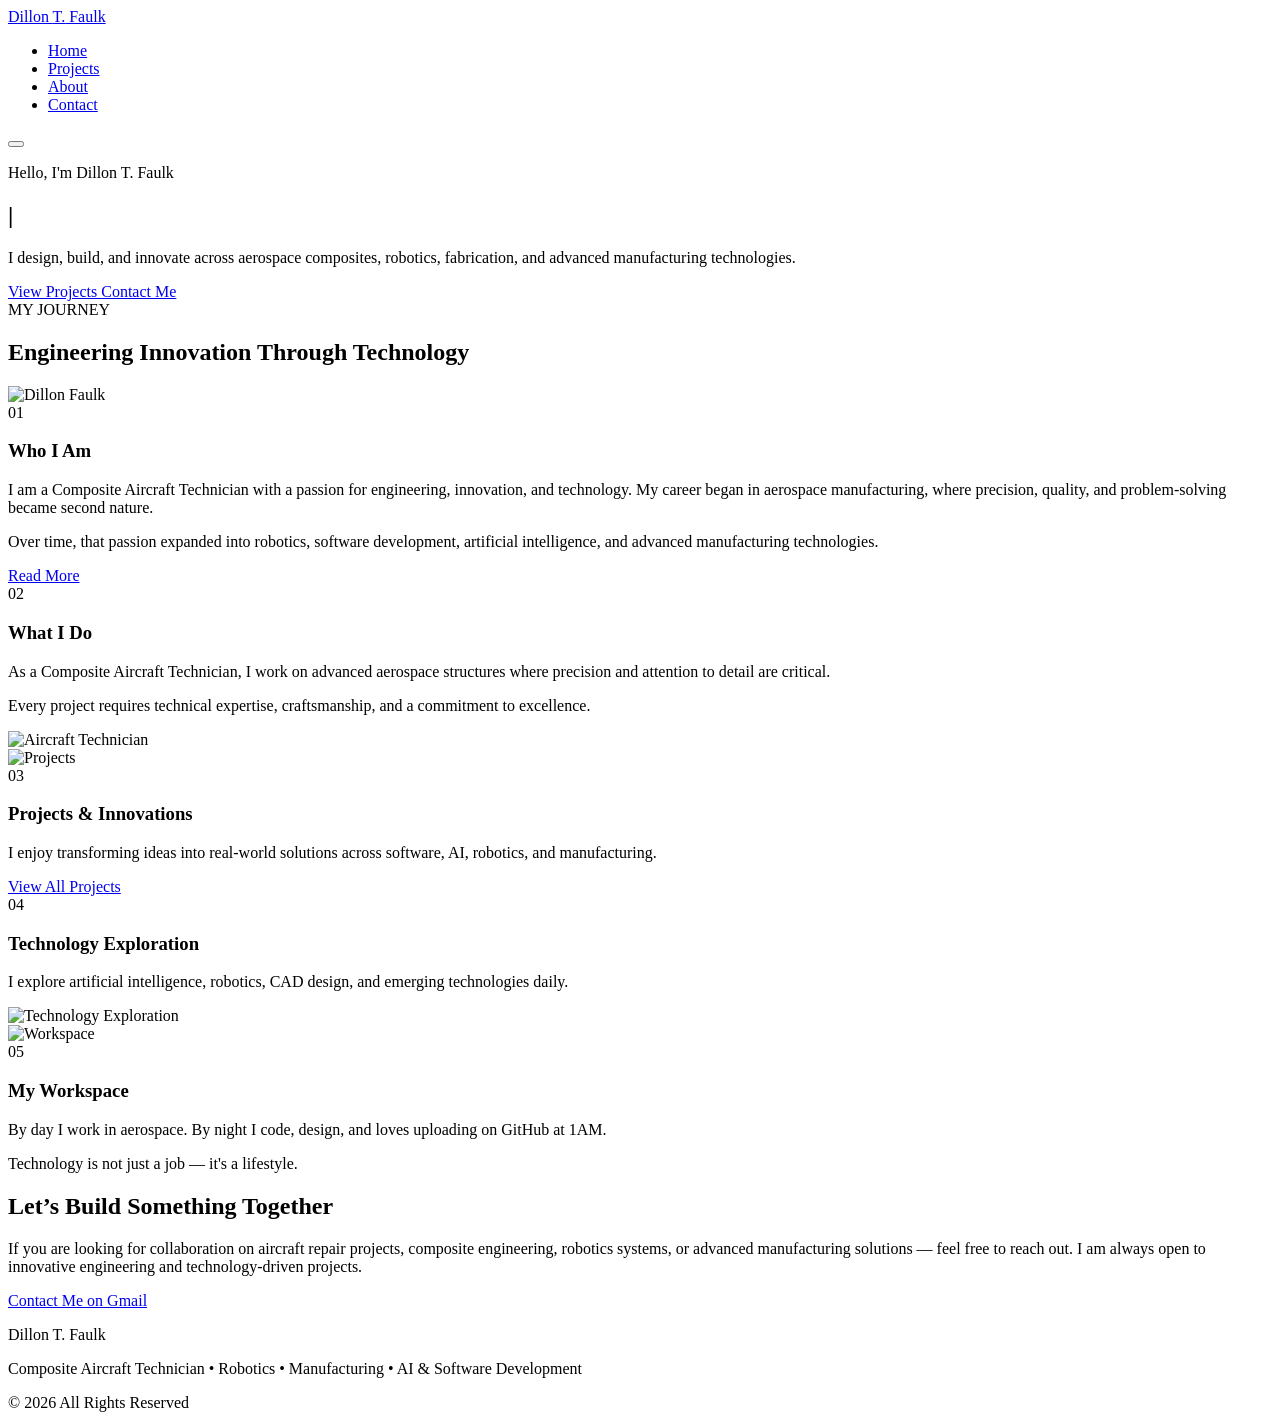
==== index.html @ cfc7a7a3 "Add files via upload" ====
<!DOCTYPE html>
<html lang="en">
<head>
    <meta charset="UTF-8">
    <meta name="viewport" content="width=device-width, initial-scale=1.0">
    <title>Dillon T. Faulk</title>

    <!-- Google Font -->
    <link href="https://fonts.googleapis.com/css2?family=Inter:wght@400;500;600;700;800&display=swap" rel="stylesheet">

    <!-- External CSS -->
    <link rel="stylesheet" href="style.css">
</head>
<body>

    <header class="header" id="header">
        <div class="container">
            <nav class="navbar">

                <!-- Logo -->
                <a href="#" class="logo">
                    Dillon <span>T.</span> Faulk
                </a>

                <!-- Navigation -->
                <ul class="nav-menu" id="navMenu">
                    <li><a href="index.html" class="nav-link active">Home</a></li>
                    <li><a href="projects/project.html" class="nav-link">Projects</a></li>
                    <li><a href="about/about.html" class="nav-link">About</a></li>
                    <li><a href="Contact/contact.html" class="nav-link">Contact</a></li>
                </ul>

                <!-- Mobile Menu Button -->
                <button
                    class="hamburger"
                    id="hamburger"
                    aria-label="Toggle Navigation"
                    aria-expanded="false">

                    <span class="bar"></span>
                    <span class="bar"></span>
                    <span class="bar"></span>

                </button>

            </nav>
        </div>
    </header>

    <script src="script.js"></script>

</body>
</html>


<!--- hero_section -->

<!DOCTYPE html>
<html lang="en">
<head>
    <meta charset="UTF-8">
    <meta name="viewport" content="width=device-width, initial-scale=1.0">
    <title>Dillon T. Faulk</title>

    <link href="https://fonts.googleapis.com/css2?family=Inter:wght@400;500;600;700;800&display=swap" rel="stylesheet">

    <link rel="stylesheet" href="style.css">
</head>
<body>

<section class="hero">
    <div class="hero-bg"></div>

    <div class="container">
        <div class="hero-content">

            <p class="hero-intro">
                Hello, I'm Dillon T. Faulk
            </p>

            <h1 class="hero-title">
                <span id="typewriter"></span>
                <span class="cursor">|</span>
            </h1>

            <p class="hero-description">
                I design, build, and innovate across aerospace composites,
                robotics, fabrication, and advanced manufacturing technologies.
            </p>

            <div class="hero-buttons">
                <a href="Projects/project.html" class="btn btn-primary">
                    View Projects
                </a>

                <a href="Contact/contact.html" class="btn btn-secondary">
                    Contact Me
                </a>
            </div>

        </div>
    </div>
</section>

<script src="script.js"></script>

</body>
</html>


<!DOCTYPE html>
<html lang="en">

<head>
    <meta charset="UTF-8">
    <meta name="viewport" content="width=device-width, initial-scale=1.0">
    <title>My Journey</title>

    <link rel="stylesheet" href="style.css">
</head>

<body>

<!-- =========================
     JOURNEY SECTION
========================= -->

<section class="journey-section">

    <div class="section-heading reveal">
        <span>MY JOURNEY</span>
        <h2>Engineering Innovation Through Technology</h2>
    </div>
<!-- SECTION 1 -->
<div class="journey-card reveal">
    <div class="journey-image">
        <img src="image1.jpg" alt="Dillon Faulk">
    </div>

    <div class="journey-content">
        <span class="card-tag">01</span>
        <h3>Who I Am</h3>

        <p>
            I am a Composite Aircraft Technician with a passion for engineering,
            innovation, and technology. My career began in aerospace manufacturing,
            where precision, quality, and problem-solving became second nature.
        </p>

        <p>
            Over time, that passion expanded into robotics, software development,
            artificial intelligence, and advanced manufacturing technologies.
        </p>

        <!-- READ MORE LINK -->
        <a href="../about/about.html" class="read-more-btn">
            Read More
        </a>
    </div>
</div>

    <!-- SECTION 2 -->
    <div class="journey-card reverse reveal">

        <div class="journey-content">
            <span class="card-tag">02</span>
            <h3>What I Do</h3>

            <p>
                As a Composite Aircraft Technician, I work on advanced aerospace
                structures where precision and attention to detail are critical.
            </p>

            <p>
                Every project requires technical expertise, craftsmanship, and a
                commitment to excellence.
            </p>
        </div>

        <div class="journey-image">
            <img src="image2.jpg" alt="Aircraft Technician">
        </div>

    </div>

    <!-- SECTION 3 -->
    <div class="journey-card reveal">

        <div class="journey-image">
            <img src="image3.png" alt="Projects">
        </div>

        <div class="journey-content">
            <span class="card-tag">03</span>
            <h3>Projects & Innovations</h3>

            <p>
                I enjoy transforming ideas into real-world solutions across software,
                AI, robotics, and manufacturing.
            </p>

            <a href="../projects/project.html" class="journey-btn">
                View All Projects
            </a>
        </div>

    </div>

    <!-- SECTION 4 -->
    <div class="journey-card reverse reveal">

        <div class="journey-content">
            <span class="card-tag">04</span>
            <h3>Technology Exploration</h3>

            <p>
                I explore artificial intelligence, robotics, CAD design,
                and emerging technologies daily.
            </p>
        </div>

        <div class="journey-image">
            <img src="image4.jpg" alt="Technology Exploration">
        </div>

    </div>

    <!-- SECTION 5 -->
    <div class="journey-card reveal">

        <div class="journey-image">
            <img src="image5.jpg" alt="Workspace">
        </div>

        <div class="journey-content">
            <span class="card-tag">05</span>
            <h3>My Workspace</h3>

            <p>
                By day I work in aerospace. By night I code, design, and loves uploading on GitHub at 1AM.
            </p>

            <p>
                Technology is not just a job — it's a lifestyle.
            </p>
        </div>

    </div>

</section>

<!-- =========================
     SCRIPTS
========================= -->

<script src="script.js"></script>

</body>
</html>




<section class="contact-section reveal">

    <h2>Let’s Build Something Together</h2>

    <p>
        If you are looking for collaboration on aircraft repair projects, composite engineering,
        robotics systems, or advanced manufacturing solutions — feel free to reach out.
        I am always open to innovative engineering and technology-driven projects.
    </p>

    <a href="mailto:example@gmail.com" class="contact-btn">
        Contact Me on Gmail
    </a>

</section>


<footer class="site-footer reveal">

    <p class="footer-brand">Dillon T. Faulk</p>

    <p class="footer-text">
        Composite Aircraft Technician • Robotics • Manufacturing • AI & Software Development
    </p>

    <p class="footer-copy">
        © 2026 All Rights Reserved
    </p>

</footer>
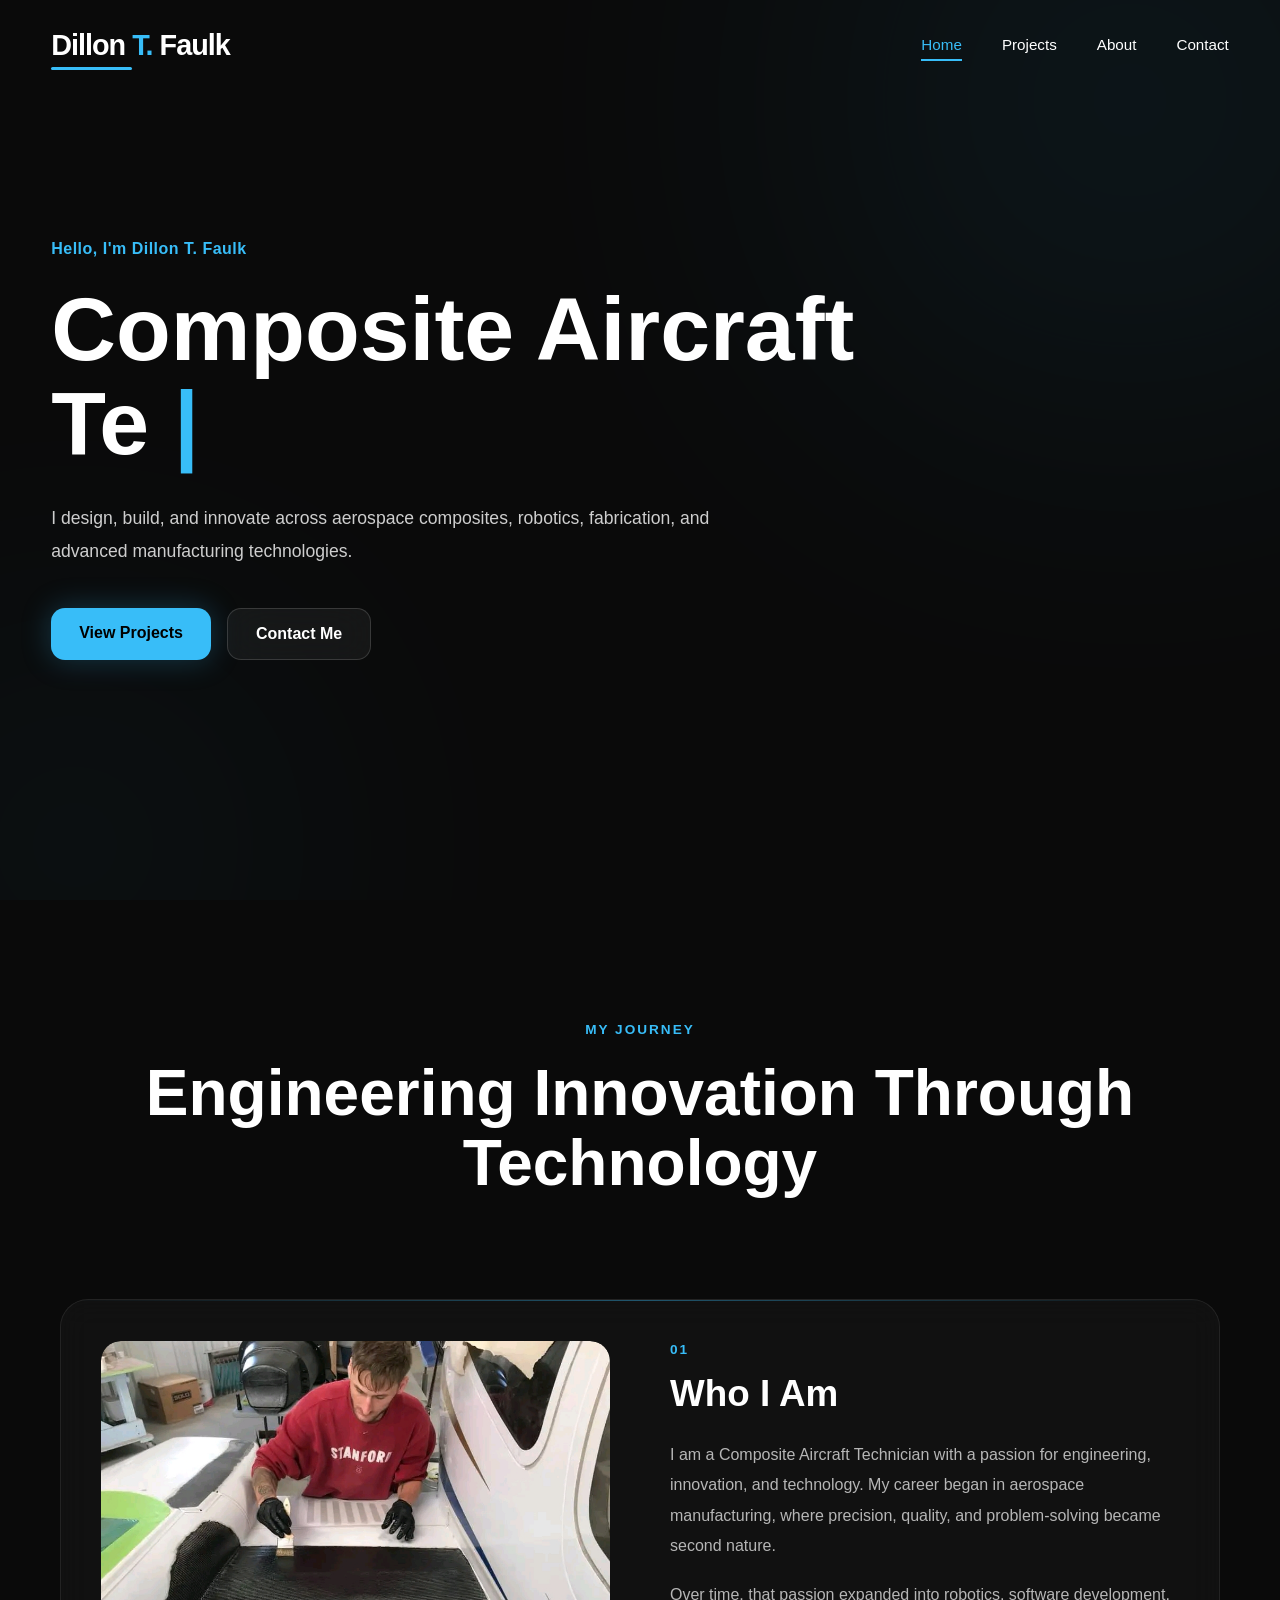
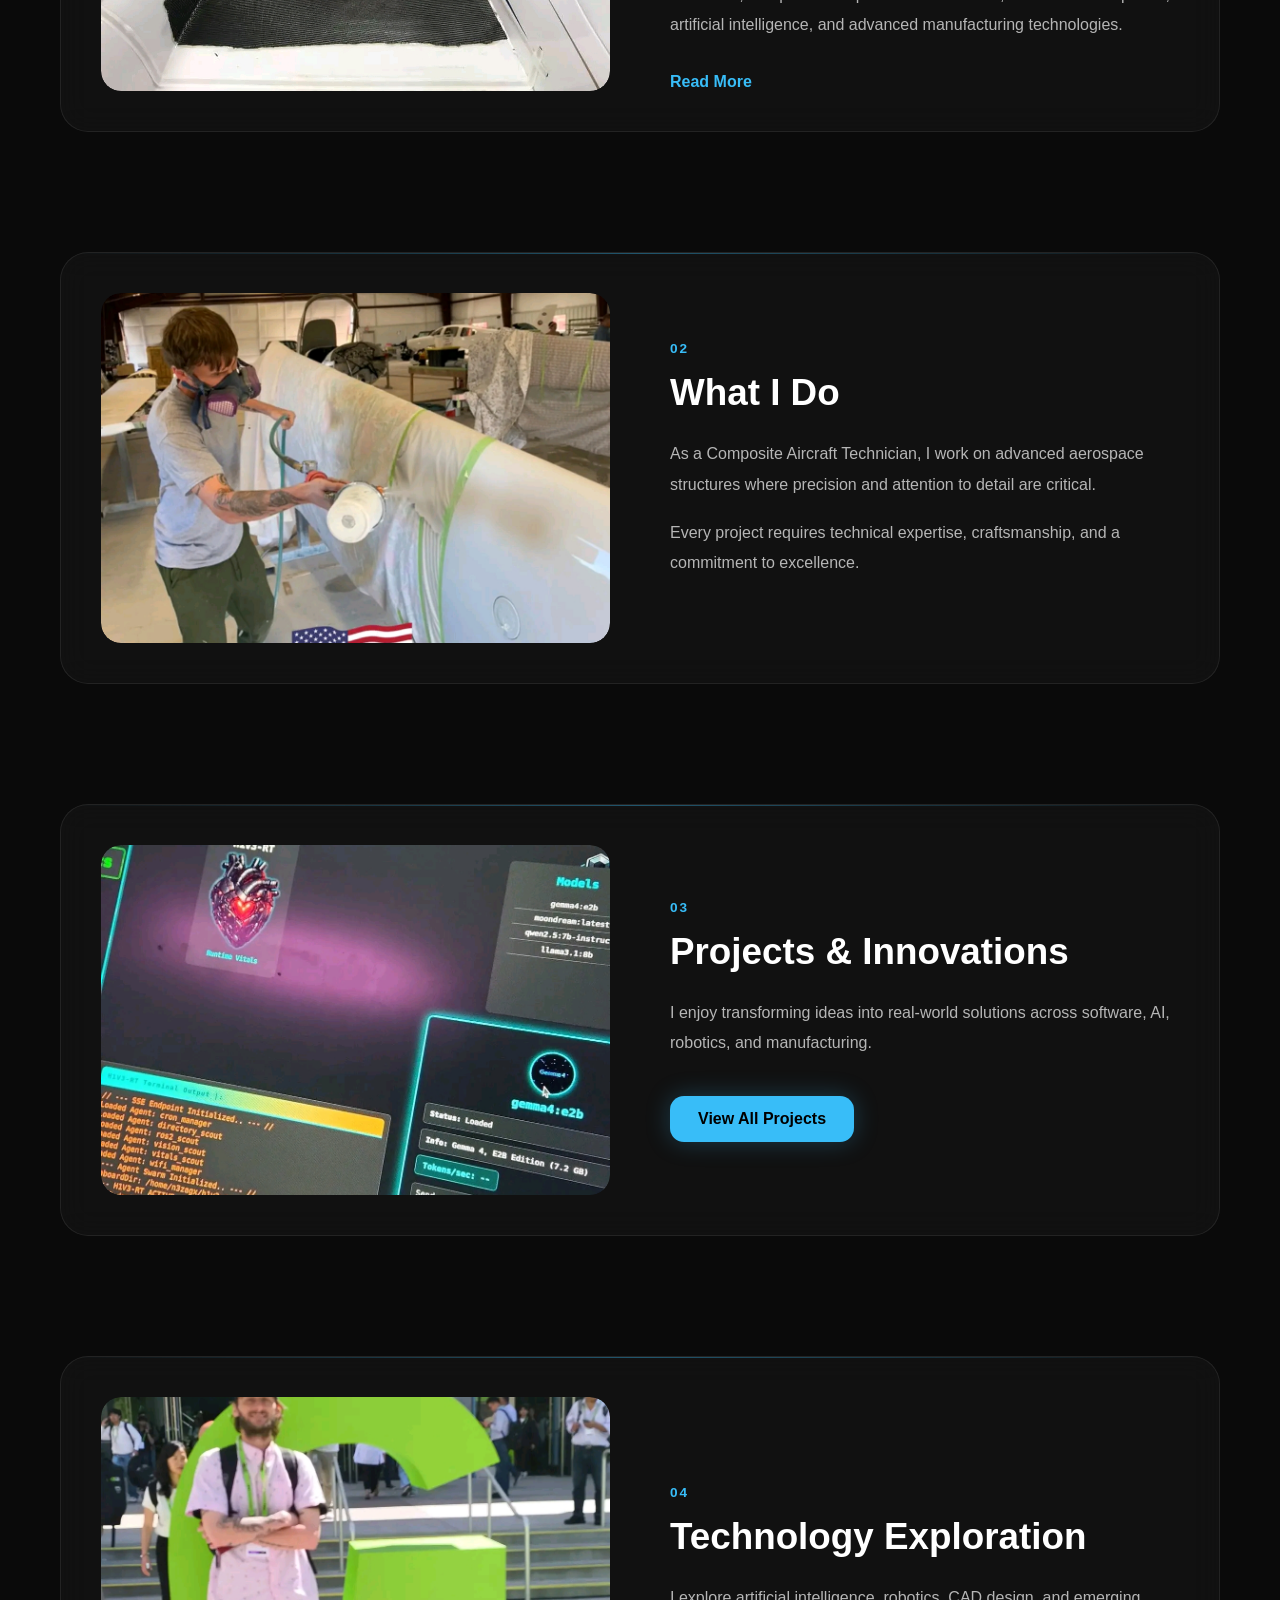
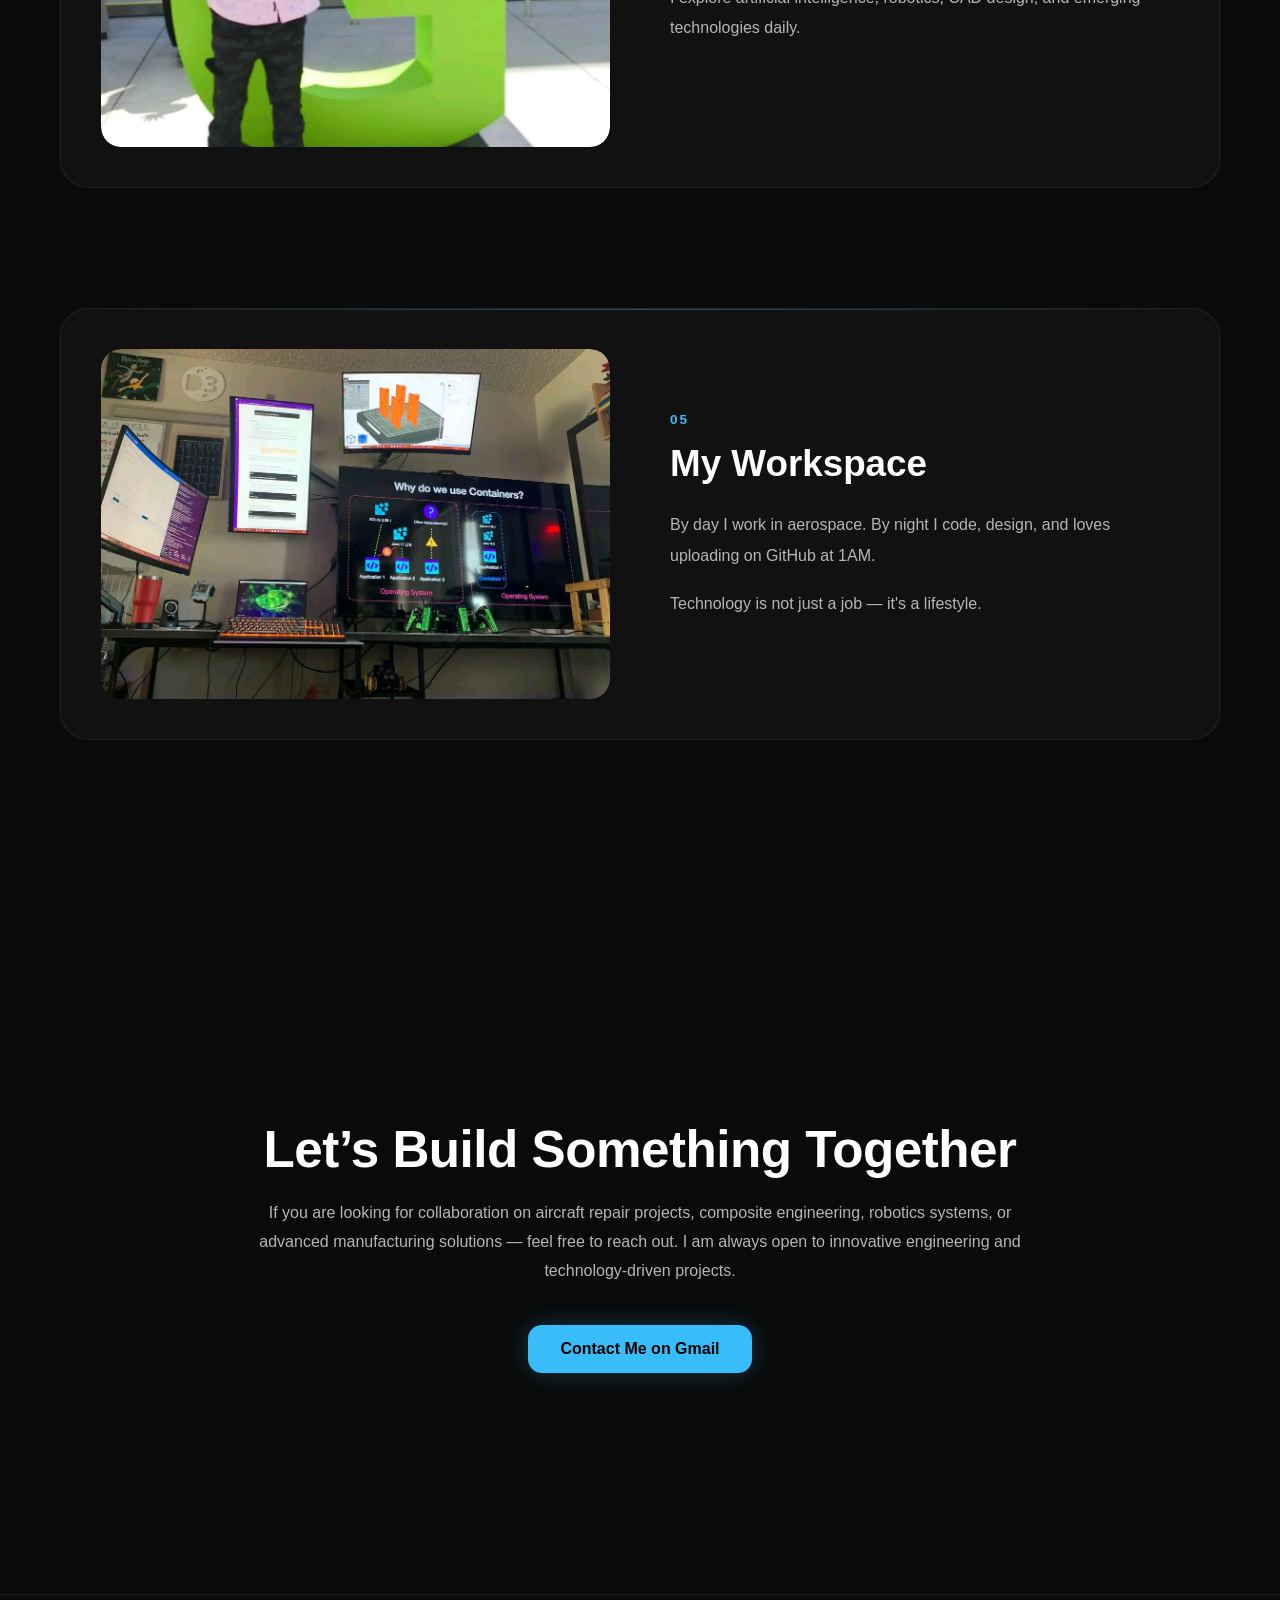
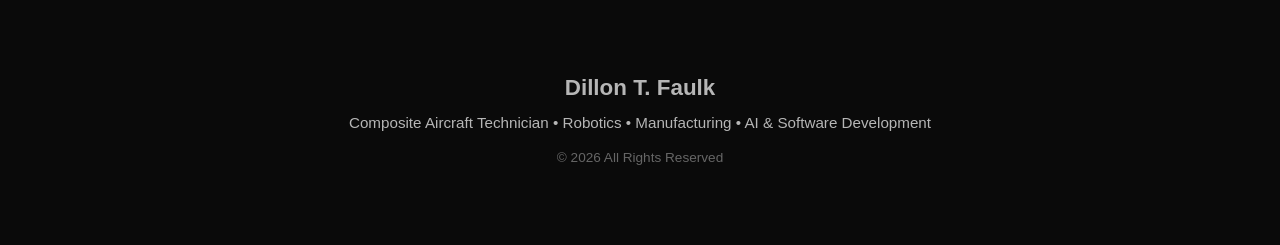
==== commit 186a213d: "Update index.html" ====
--- a/index.html
+++ b/index.html
@@ -89,11 +89,11 @@
             </p>
 
             <div class="hero-buttons">
-                <a href="Projects/project.html" class="btn btn-primary">
+                <a href="projects/project.html" class="btn btn-primary">
                     View Projects
                 </a>
 
-                <a href="Contact/contact.html" class="btn btn-secondary">
+                <a href="contact/contact.html" class="btn btn-secondary">
                     Contact Me
                 </a>
             </div>
@@ -153,7 +153,7 @@
         </p>
 
         <!-- READ MORE LINK -->
-        <a href="../about/about.html" class="read-more-btn">
+        <a href="about/about.html" class="read-more-btn">
             Read More
         </a>
     </div>
@@ -290,4 +290,4 @@
         © 2026 All Rights Reserved
     </p>
 
-</footer>+</footer>
--- a/style.css
+++ b/style.css
@@ -0,0 +1,891 @@
+
+/* =========================
+   ROOT VARIABLES
+========================= */
+
+:root{
+    --bg:#0A0A0A;
+    --text:#FFFFFF;
+    --accent:#38BDF8;
+    --border:rgba(255,255,255,0.08);
+
+    --header-height:90px;
+    --header-height-scroll:72px;
+
+    --container-width:1200px;
+
+    --transition:0.3s ease;
+}
+
+/* =========================
+   RESET
+========================= */
+
+*{
+    margin:0;
+    padding:0;
+    box-sizing:border-box;
+}
+
+html{
+    scroll-behavior:smooth;
+}
+
+body{
+    font-family:'Inter',sans-serif;
+    background:var(--bg);
+    color:var(--text);
+}
+
+a{
+    text-decoration:none;
+    color:inherit;
+}
+
+ul{
+    list-style:none;
+}
+
+.container{
+    width:min(92%, var(--container-width));
+    margin:auto;
+}
+
+/* =========================
+   HEADER
+========================= */
+
+.header{
+    position:fixed;
+    top:0;
+    left:0;
+    width:100%;
+
+    z-index:1000;
+
+    height:var(--header-height);
+
+    display:flex;
+    align-items:center;
+
+    transition:all .35s ease;
+
+    animation:fadeIn .8s ease;
+}
+
+.header.scrolled{
+    height:var(--header-height-scroll);
+
+    background:rgba(10,10,10,.75);
+
+    backdrop-filter:blur(16px);
+    -webkit-backdrop-filter:blur(16px);
+
+    border-bottom:1px solid var(--border);
+}
+
+/* =========================
+   NAVBAR
+========================= */
+
+.navbar{
+    display:flex;
+    justify-content:space-between;
+    align-items:center;
+}
+
+/* =========================
+   LOGO
+========================= */
+
+.logo{
+    font-size:1.8rem;
+    font-weight:800;
+    letter-spacing:-1px;
+    position:relative;
+}
+
+.logo span{
+    color:var(--accent);
+}
+
+.logo::after{
+    content:'';
+    position:absolute;
+
+    left:0;
+    bottom:-8px;
+
+    width:45%;
+    height:3px;
+
+    background:var(--accent);
+    border-radius:50px;
+}
+
+/* =========================
+   NAVIGATION
+========================= */
+
+.nav-menu{
+    display:flex;
+    align-items:center;
+    gap:2.5rem;
+}
+
+.nav-link{
+    position:relative;
+    font-size:.95rem;
+    font-weight:500;
+
+    transition:var(--transition);
+}
+
+.nav-link:hover{
+    color:var(--accent);
+}
+
+.nav-link::after{
+    content:'';
+    position:absolute;
+
+    left:0;
+    bottom:-8px;
+
+    width:0;
+    height:2px;
+
+    background:var(--accent);
+
+    transition:width .3s ease;
+}
+
+.nav-link:hover::after{
+    width:100%;
+}
+
+.nav-link.active{
+    color:var(--accent);
+}
+
+.nav-link.active::after{
+    width:100%;
+}
+
+/* =========================
+   HAMBURGER
+========================= */
+
+.hamburger{
+    display:none;
+
+    background:none;
+    border:none;
+    cursor:pointer;
+
+    z-index:1001;
+}
+
+.bar{
+    display:block;
+
+    width:28px;
+    height:3px;
+
+    background:#fff;
+
+    margin:6px 0;
+
+    border-radius:50px;
+
+    transition:.4s;
+}
+
+.hamburger.active .bar:nth-child(1){
+    transform:translateY(9px) rotate(45deg);
+}
+
+.hamburger.active .bar:nth-child(2){
+    opacity:0;
+}
+
+.hamburger.active .bar:nth-child(3){
+    transform:translateY(-9px) rotate(-45deg);
+}
+
+/* =========================
+   MOBILE MENU
+========================= */
+
+@media(max-width:768px){
+
+    .hamburger{
+        display:block;
+    }
+
+    .nav-menu{
+        position:fixed;
+
+        top:0;
+        right:-100%;
+
+        width:280px;
+        height:100vh;
+
+        background:rgba(10,10,10,.98);
+
+        backdrop-filter:blur(20px);
+
+        flex-direction:column;
+        justify-content:center;
+
+        gap:2rem;
+
+        transition:right .35s ease;
+
+        border-left:1px solid var(--border);
+    }
+
+    .nav-menu.active{
+        right:0;
+    }
+
+    .nav-link{
+        font-size:1.1rem;
+    }
+}
+
+/* =========================
+   ANIMATION
+========================= */
+
+@keyframes fadeIn{
+    from{
+        opacity:0;
+        transform:translateY(-20px);
+    }
+
+    to{
+        opacity:1;
+        transform:translateY(0);
+    }
+}
+
+
+
+/* =========================
+   hero section css
+========================= */
+:root{
+    --bg:#0A0A0A;
+    --text:#FFFFFF;
+    --accent:#38BDF8;
+    --accent-glow:rgba(56,189,248,.25);
+
+    --container:1200px;
+    --transition:.3s ease;
+}
+
+*{
+    margin:0;
+    padding:0;
+    box-sizing:border-box;
+}
+
+html{
+    scroll-behavior:smooth;
+}
+
+body{
+    font-family:'Inter',sans-serif;
+    background:var(--bg);
+    color:var(--text);
+    overflow-x:hidden;
+}
+
+a{
+    text-decoration:none;
+}
+
+.container{
+    width:min(92%, var(--container));
+    margin:auto;
+}
+
+/* =====================
+   HERO SECTION
+===================== */
+
+.hero{
+    position:relative;
+    min-height:100vh;
+    display:flex;
+    align-items:center;
+    overflow:hidden;
+}
+
+.hero-content{
+    max-width:850px;
+    position:relative;
+    z-index:2;
+
+    animation:fadeUp .8s ease;
+}
+
+.hero-intro{
+    color:var(--accent);
+    font-size:1rem;
+    font-weight:600;
+    margin-bottom:1.5rem;
+    letter-spacing:.5px;
+}
+
+.hero-title{
+    font-size:clamp(3rem,7vw,6rem);
+    line-height:1.05;
+    font-weight:800;
+    margin-bottom:2rem;
+    min-height:140px;
+}
+
+.hero-description{
+    font-size:1.1rem;
+    line-height:1.9;
+    color:rgba(255,255,255,.8);
+    max-width:700px;
+    margin-bottom:2.5rem;
+}
+
+/* =====================
+   BUTTONS
+===================== */
+
+.hero-buttons{
+    display:flex;
+    gap:1rem;
+    flex-wrap:wrap;
+}
+
+.btn{
+    padding:16px 28px;
+    border-radius:14px;
+    font-weight:600;
+    transition:var(--transition);
+}
+
+.btn-primary{
+    background:var(--accent);
+    color:#000;
+    box-shadow:0 0 30px var(--accent-glow);
+}
+
+.btn-primary:hover{
+    transform:translateY(-3px);
+}
+
+.btn-secondary{
+    border:1px solid rgba(255,255,255,.15);
+
+    background:rgba(255,255,255,.05);
+
+    backdrop-filter:blur(20px);
+
+    color:#fff;
+}
+
+.btn-secondary:hover{
+    border-color:var(--accent);
+    color:var(--accent);
+}
+
+/* =====================
+   TYPEWRITER
+===================== */
+
+.cursor{
+    color:var(--accent);
+    animation:blink .8s infinite;
+}
+
+#typewriter{
+    color:#fff;
+}
+
+/* =====================
+   BACKGROUND EFFECTS
+===================== */
+
+.hero-bg::before{
+    content:'';
+    position:absolute;
+
+    width:500px;
+    height:500px;
+
+    background:var(--accent);
+
+    border-radius:50%;
+
+    filter:blur(180px);
+
+    opacity:.12;
+
+    top:-150px;
+    right:-100px;
+}
+
+.hero-bg::after{
+    content:'';
+    position:absolute;
+
+    width:350px;
+    height:350px;
+
+    background:var(--accent);
+
+    border-radius:50%;
+
+    filter:blur(150px);
+
+    opacity:.08;
+
+    bottom:-120px;
+    left:-100px;
+}
+
+/* =====================
+   ANIMATIONS
+===================== */
+
+@keyframes blink{
+    50%{
+        opacity:0;
+    }
+}
+
+@keyframes fadeUp{
+    from{
+        opacity:0;
+        transform:translateY(30px);
+    }
+
+    to{
+        opacity:1;
+        transform:translateY(0);
+    }
+}
+
+/* =====================
+   MOBILE
+===================== */
+
+@media(max-width:768px){
+
+    .hero{
+        text-align:center;
+    }
+
+    .hero-title{
+        min-height:180px;
+    }
+
+    .hero-buttons{
+        justify-content:center;
+    }
+}
+
+
+
+/* ===================================
+   MY JOURNEY SECTION
+=================================== */
+
+:root{
+    --bg:#0A0A0A;
+    --card:#111111;
+    --text:#ffffff;
+    --muted:#b6b6b6;
+    --accent:#38BDF8;
+    --border:rgba(255,255,255,.08);
+}
+
+.journey-section{
+    max-width:1200px;
+    margin:0 auto;
+    padding:120px 20px;
+}
+
+.section-heading{
+    text-align:center;
+    margin-bottom:100px;
+}
+
+.section-heading span{
+    color:var(--accent);
+    font-weight:700;
+    letter-spacing:2px;
+    font-size:.85rem;
+}
+
+.section-heading h2{
+    font-size:clamp(2.5rem,5vw,4rem);
+    margin-top:20px;
+    color:var(--text);
+    line-height:1.1;
+}
+
+/* ===================================
+   CARDS
+=================================== */
+
+.journey-card{
+    display:grid;
+    grid-template-columns:1fr 1fr;
+    gap:60px;
+    align-items:center;
+
+    margin-bottom:120px;
+
+    background:rgba(255,255,255,.03);
+    border:1px solid var(--border);
+
+    backdrop-filter:blur(15px);
+    -webkit-backdrop-filter:blur(15px);
+
+    border-radius:28px;
+
+    padding:40px;
+
+    overflow:hidden;
+    position:relative;
+}
+
+.journey-card::before{
+    content:"";
+    position:absolute;
+
+    top:0;
+    left:0;
+
+    width:100%;
+    height:1px;
+
+    background:linear-gradient(
+        90deg,
+        transparent,
+        var(--accent),
+        transparent
+    );
+
+    opacity:.4;
+}
+
+.reverse{
+    direction:rtl;
+}
+
+.reverse .journey-content{
+    direction:ltr;
+}
+
+.reverse .journey-image{
+    direction:ltr;
+}
+
+/* ===================================
+   IMAGES
+=================================== */
+
+.journey-image{
+    overflow:hidden;
+    border-radius:20px;
+}
+
+.journey-image img{
+    width:100%;
+    height:100%;
+    display:block;
+
+    border-radius:20px;
+
+    transition:.7s ease;
+}
+
+.journey-card:hover .journey-image img{
+    transform:scale(1.05);
+}
+
+/* ===================================
+   CONTENT
+=================================== */
+
+.card-tag{
+    color:var(--accent);
+    font-size:.85rem;
+    font-weight:700;
+    letter-spacing:2px;
+}
+
+.journey-content h3{
+    font-size:2.3rem;
+    margin:15px 0 25px;
+    color:var(--text);
+}
+
+.journey-content p{
+    color:var(--muted);
+    line-height:1.9;
+    margin-bottom:18px;
+}
+
+/* ===================================
+   BUTTON
+=================================== */
+
+.journey-btn{
+    display:inline-flex;
+    align-items:center;
+    justify-content:center;
+
+    margin-top:20px;
+
+    padding:14px 28px;
+
+    border-radius:14px;
+
+    background:var(--accent);
+    color:#000;
+
+    font-weight:700;
+
+    text-decoration:none;
+
+    transition:.3s ease;
+
+    box-shadow:
+    0 0 25px rgba(56,189,248,.25);
+}
+
+.journey-btn:hover{
+    transform:translateY(-4px);
+    box-shadow:
+    0 0 40px rgba(56,189,248,.4);
+}
+
+/* =========================
+   REVEAL ANIMATION (FINAL)
+========================= */
+
+.reveal {
+    opacity: 0;
+    transform: translateY(40px);
+    transition: all 0.8s ease;
+    will-change: opacity, transform;
+}
+
+.reveal.active {
+    opacity: 1;
+    transform: translateY(0);
+}
+/* ===================================
+   MOBILE
+=================================== */
+@media (max-width: 768px) {
+    .section-heading h2 {
+        font-size: 1.4rem;
+        font-weight: 600;
+        letter-spacing: -0.3px;
+        line-height: 1.25;
+    }
+}
+
+
+@media(max-width:900px){
+
+    .journey-card{
+        grid-template-columns:1fr;
+        gap:35px;
+    }
+
+    .reverse{
+        direction:ltr;
+    }
+
+    .journey-content h3{
+        font-size:1.9rem;
+    }
+}
+
+@media(max-width:600px){
+
+    .journey-section{
+        padding:80px 20px;
+    }
+
+    .journey-card{
+        padding:25px;
+        margin-bottom:40px;
+    }
+
+    .section-heading{
+        margin-bottom:40px;
+    }
+
+    .journey-content h3{
+        font-size:1.7rem;
+    }
+
+    .journey-content p{
+        font-size:.95rem;
+    }
+}
+
+
+
+
+
+
+/* =========================
+   FULL WIDTH CONTACT SECTION
+========================= */
+
+
+.contact-section {
+    width: 100%;
+    padding: 140px 20px;
+    text-align: center;
+
+    display: flex;
+    flex-direction: column;
+    align-items: center;
+    justify-content: center;
+}
+
+.contact-section h2 {
+    font-size: clamp(2rem, 4vw, 3.2rem);
+    color: #ffffff;
+    margin-bottom: 20px;
+    letter-spacing: -0.5px;
+}
+
+.contact-section p {
+    max-width: 800px;
+    color: #b6b6b6;
+    line-height: 1.8;
+    font-size: 1rem;
+    margin-bottom: 40px;
+}
+
+/* BUTTON */
+.contact-btn {
+    display: inline-block;
+    padding: 15px 32px;
+    border-radius: 14px;
+
+    background: #38BDF8;
+    color: #000;
+
+    font-weight: 700;
+    text-decoration: none;
+
+    transition: all 0.3s ease;
+
+    box-shadow: 0 0 25px rgba(56,189,248,0.25);
+}
+
+.contact-btn:hover {
+    transform: translateY(-4px);
+    box-shadow: 0 0 45px rgba(56,189,248,0.45);
+}
+
+/* MOBILE */
+@media (max-width: 768px) {
+    .contact-section {
+        padding: 90px 15px;
+    }
+
+    .contact-section p {
+        font-size: 0.95rem;
+    }
+}
+
+
+.read-more-btn {
+    display: inline-block;
+    margin-top: 15px;
+
+    color: #38BDF8;
+    font-weight: 600;
+    text-decoration: none;
+
+    position: relative;
+    transition: all 0.3s ease;
+}
+
+.read-more-btn::after {
+    content: "";
+    position: absolute;
+    left: 0;
+    bottom: -3px;
+
+    width: 0%;
+    height: 2px;
+    background: #38BDF8;
+
+    transition: width 0.3s ease;
+}
+
+.read-more-btn:hover::after {
+    width: 100%;
+}
+
+.read-more-btn:hover {
+    color: #ffffff;
+}
+
+
+@media(min-width:769px){
+
+    .journey-image img{
+        width:100%;
+
+        height:350px;
+
+        object-fit:cover;
+
+        border-radius:20px;
+
+        display:block;
+    }
+
+}
+
+/* =========================
+   FOOTER
+========================= */
+
+.site-footer {
+    text-align: center;
+    padding: 80px 20px;
+    border-top: 1px solid rgba(255,255,255,0.08);
+    margin-top: 80px;
+}
+
+.footer-brand {
+    font-size: 1.4rem;
+    font-weight: 700;
+    color: #b6b6b6;
+    margin-bottom: 10px;
+}
+
+.footer-text {
+    color: #b6b6b6;
+    font-size: 0.95rem;
+    margin-bottom: 15px;
+    line-height: 1.6;
+}
+
+.footer-copy {
+    color: #666;
+    font-size: 0.85rem;
+}
--- a/style.css
+++ b/style.css
@@ -0,0 +1,891 @@
+
+/* =========================
+   ROOT VARIABLES
+========================= */
+
+:root{
+    --bg:#0A0A0A;
+    --text:#FFFFFF;
+    --accent:#38BDF8;
+    --border:rgba(255,255,255,0.08);
+
+    --header-height:90px;
+    --header-height-scroll:72px;
+
+    --container-width:1200px;
+
+    --transition:0.3s ease;
+}
+
+/* =========================
+   RESET
+========================= */
+
+*{
+    margin:0;
+    padding:0;
+    box-sizing:border-box;
+}
+
+html{
+    scroll-behavior:smooth;
+}
+
+body{
+    font-family:'Inter',sans-serif;
+    background:var(--bg);
+    color:var(--text);
+}
+
+a{
+    text-decoration:none;
+    color:inherit;
+}
+
+ul{
+    list-style:none;
+}
+
+.container{
+    width:min(92%, var(--container-width));
+    margin:auto;
+}
+
+/* =========================
+   HEADER
+========================= */
+
+.header{
+    position:fixed;
+    top:0;
+    left:0;
+    width:100%;
+
+    z-index:1000;
+
+    height:var(--header-height);
+
+    display:flex;
+    align-items:center;
+
+    transition:all .35s ease;
+
+    animation:fadeIn .8s ease;
+}
+
+.header.scrolled{
+    height:var(--header-height-scroll);
+
+    background:rgba(10,10,10,.75);
+
+    backdrop-filter:blur(16px);
+    -webkit-backdrop-filter:blur(16px);
+
+    border-bottom:1px solid var(--border);
+}
+
+/* =========================
+   NAVBAR
+========================= */
+
+.navbar{
+    display:flex;
+    justify-content:space-between;
+    align-items:center;
+}
+
+/* =========================
+   LOGO
+========================= */
+
+.logo{
+    font-size:1.8rem;
+    font-weight:800;
+    letter-spacing:-1px;
+    position:relative;
+}
+
+.logo span{
+    color:var(--accent);
+}
+
+.logo::after{
+    content:'';
+    position:absolute;
+
+    left:0;
+    bottom:-8px;
+
+    width:45%;
+    height:3px;
+
+    background:var(--accent);
+    border-radius:50px;
+}
+
+/* =========================
+   NAVIGATION
+========================= */
+
+.nav-menu{
+    display:flex;
+    align-items:center;
+    gap:2.5rem;
+}
+
+.nav-link{
+    position:relative;
+    font-size:.95rem;
+    font-weight:500;
+
+    transition:var(--transition);
+}
+
+.nav-link:hover{
+    color:var(--accent);
+}
+
+.nav-link::after{
+    content:'';
+    position:absolute;
+
+    left:0;
+    bottom:-8px;
+
+    width:0;
+    height:2px;
+
+    background:var(--accent);
+
+    transition:width .3s ease;
+}
+
+.nav-link:hover::after{
+    width:100%;
+}
+
+.nav-link.active{
+    color:var(--accent);
+}
+
+.nav-link.active::after{
+    width:100%;
+}
+
+/* =========================
+   HAMBURGER
+========================= */
+
+.hamburger{
+    display:none;
+
+    background:none;
+    border:none;
+    cursor:pointer;
+
+    z-index:1001;
+}
+
+.bar{
+    display:block;
+
+    width:28px;
+    height:3px;
+
+    background:#fff;
+
+    margin:6px 0;
+
+    border-radius:50px;
+
+    transition:.4s;
+}
+
+.hamburger.active .bar:nth-child(1){
+    transform:translateY(9px) rotate(45deg);
+}
+
+.hamburger.active .bar:nth-child(2){
+    opacity:0;
+}
+
+.hamburger.active .bar:nth-child(3){
+    transform:translateY(-9px) rotate(-45deg);
+}
+
+/* =========================
+   MOBILE MENU
+========================= */
+
+@media(max-width:768px){
+
+    .hamburger{
+        display:block;
+    }
+
+    .nav-menu{
+        position:fixed;
+
+        top:0;
+        right:-100%;
+
+        width:280px;
+        height:100vh;
+
+        background:rgba(10,10,10,.98);
+
+        backdrop-filter:blur(20px);
+
+        flex-direction:column;
+        justify-content:center;
+
+        gap:2rem;
+
+        transition:right .35s ease;
+
+        border-left:1px solid var(--border);
+    }
+
+    .nav-menu.active{
+        right:0;
+    }
+
+    .nav-link{
+        font-size:1.1rem;
+    }
+}
+
+/* =========================
+   ANIMATION
+========================= */
+
+@keyframes fadeIn{
+    from{
+        opacity:0;
+        transform:translateY(-20px);
+    }
+
+    to{
+        opacity:1;
+        transform:translateY(0);
+    }
+}
+
+
+
+/* =========================
+   hero section css
+========================= */
+:root{
+    --bg:#0A0A0A;
+    --text:#FFFFFF;
+    --accent:#38BDF8;
+    --accent-glow:rgba(56,189,248,.25);
+
+    --container:1200px;
+    --transition:.3s ease;
+}
+
+*{
+    margin:0;
+    padding:0;
+    box-sizing:border-box;
+}
+
+html{
+    scroll-behavior:smooth;
+}
+
+body{
+    font-family:'Inter',sans-serif;
+    background:var(--bg);
+    color:var(--text);
+    overflow-x:hidden;
+}
+
+a{
+    text-decoration:none;
+}
+
+.container{
+    width:min(92%, var(--container));
+    margin:auto;
+}
+
+/* =====================
+   HERO SECTION
+===================== */
+
+.hero{
+    position:relative;
+    min-height:100vh;
+    display:flex;
+    align-items:center;
+    overflow:hidden;
+}
+
+.hero-content{
+    max-width:850px;
+    position:relative;
+    z-index:2;
+
+    animation:fadeUp .8s ease;
+}
+
+.hero-intro{
+    color:var(--accent);
+    font-size:1rem;
+    font-weight:600;
+    margin-bottom:1.5rem;
+    letter-spacing:.5px;
+}
+
+.hero-title{
+    font-size:clamp(3rem,7vw,6rem);
+    line-height:1.05;
+    font-weight:800;
+    margin-bottom:2rem;
+    min-height:140px;
+}
+
+.hero-description{
+    font-size:1.1rem;
+    line-height:1.9;
+    color:rgba(255,255,255,.8);
+    max-width:700px;
+    margin-bottom:2.5rem;
+}
+
+/* =====================
+   BUTTONS
+===================== */
+
+.hero-buttons{
+    display:flex;
+    gap:1rem;
+    flex-wrap:wrap;
+}
+
+.btn{
+    padding:16px 28px;
+    border-radius:14px;
+    font-weight:600;
+    transition:var(--transition);
+}
+
+.btn-primary{
+    background:var(--accent);
+    color:#000;
+    box-shadow:0 0 30px var(--accent-glow);
+}
+
+.btn-primary:hover{
+    transform:translateY(-3px);
+}
+
+.btn-secondary{
+    border:1px solid rgba(255,255,255,.15);
+
+    background:rgba(255,255,255,.05);
+
+    backdrop-filter:blur(20px);
+
+    color:#fff;
+}
+
+.btn-secondary:hover{
+    border-color:var(--accent);
+    color:var(--accent);
+}
+
+/* =====================
+   TYPEWRITER
+===================== */
+
+.cursor{
+    color:var(--accent);
+    animation:blink .8s infinite;
+}
+
+#typewriter{
+    color:#fff;
+}
+
+/* =====================
+   BACKGROUND EFFECTS
+===================== */
+
+.hero-bg::before{
+    content:'';
+    position:absolute;
+
+    width:500px;
+    height:500px;
+
+    background:var(--accent);
+
+    border-radius:50%;
+
+    filter:blur(180px);
+
+    opacity:.12;
+
+    top:-150px;
+    right:-100px;
+}
+
+.hero-bg::after{
+    content:'';
+    position:absolute;
+
+    width:350px;
+    height:350px;
+
+    background:var(--accent);
+
+    border-radius:50%;
+
+    filter:blur(150px);
+
+    opacity:.08;
+
+    bottom:-120px;
+    left:-100px;
+}
+
+/* =====================
+   ANIMATIONS
+===================== */
+
+@keyframes blink{
+    50%{
+        opacity:0;
+    }
+}
+
+@keyframes fadeUp{
+    from{
+        opacity:0;
+        transform:translateY(30px);
+    }
+
+    to{
+        opacity:1;
+        transform:translateY(0);
+    }
+}
+
+/* =====================
+   MOBILE
+===================== */
+
+@media(max-width:768px){
+
+    .hero{
+        text-align:center;
+    }
+
+    .hero-title{
+        min-height:180px;
+    }
+
+    .hero-buttons{
+        justify-content:center;
+    }
+}
+
+
+
+/* ===================================
+   MY JOURNEY SECTION
+=================================== */
+
+:root{
+    --bg:#0A0A0A;
+    --card:#111111;
+    --text:#ffffff;
+    --muted:#b6b6b6;
+    --accent:#38BDF8;
+    --border:rgba(255,255,255,.08);
+}
+
+.journey-section{
+    max-width:1200px;
+    margin:0 auto;
+    padding:120px 20px;
+}
+
+.section-heading{
+    text-align:center;
+    margin-bottom:100px;
+}
+
+.section-heading span{
+    color:var(--accent);
+    font-weight:700;
+    letter-spacing:2px;
+    font-size:.85rem;
+}
+
+.section-heading h2{
+    font-size:clamp(2.5rem,5vw,4rem);
+    margin-top:20px;
+    color:var(--text);
+    line-height:1.1;
+}
+
+/* ===================================
+   CARDS
+=================================== */
+
+.journey-card{
+    display:grid;
+    grid-template-columns:1fr 1fr;
+    gap:60px;
+    align-items:center;
+
+    margin-bottom:120px;
+
+    background:rgba(255,255,255,.03);
+    border:1px solid var(--border);
+
+    backdrop-filter:blur(15px);
+    -webkit-backdrop-filter:blur(15px);
+
+    border-radius:28px;
+
+    padding:40px;
+
+    overflow:hidden;
+    position:relative;
+}
+
+.journey-card::before{
+    content:"";
+    position:absolute;
+
+    top:0;
+    left:0;
+
+    width:100%;
+    height:1px;
+
+    background:linear-gradient(
+        90deg,
+        transparent,
+        var(--accent),
+        transparent
+    );
+
+    opacity:.4;
+}
+
+.reverse{
+    direction:rtl;
+}
+
+.reverse .journey-content{
+    direction:ltr;
+}
+
+.reverse .journey-image{
+    direction:ltr;
+}
+
+/* ===================================
+   IMAGES
+=================================== */
+
+.journey-image{
+    overflow:hidden;
+    border-radius:20px;
+}
+
+.journey-image img{
+    width:100%;
+    height:100%;
+    display:block;
+
+    border-radius:20px;
+
+    transition:.7s ease;
+}
+
+.journey-card:hover .journey-image img{
+    transform:scale(1.05);
+}
+
+/* ===================================
+   CONTENT
+=================================== */
+
+.card-tag{
+    color:var(--accent);
+    font-size:.85rem;
+    font-weight:700;
+    letter-spacing:2px;
+}
+
+.journey-content h3{
+    font-size:2.3rem;
+    margin:15px 0 25px;
+    color:var(--text);
+}
+
+.journey-content p{
+    color:var(--muted);
+    line-height:1.9;
+    margin-bottom:18px;
+}
+
+/* ===================================
+   BUTTON
+=================================== */
+
+.journey-btn{
+    display:inline-flex;
+    align-items:center;
+    justify-content:center;
+
+    margin-top:20px;
+
+    padding:14px 28px;
+
+    border-radius:14px;
+
+    background:var(--accent);
+    color:#000;
+
+    font-weight:700;
+
+    text-decoration:none;
+
+    transition:.3s ease;
+
+    box-shadow:
+    0 0 25px rgba(56,189,248,.25);
+}
+
+.journey-btn:hover{
+    transform:translateY(-4px);
+    box-shadow:
+    0 0 40px rgba(56,189,248,.4);
+}
+
+/* =========================
+   REVEAL ANIMATION (FINAL)
+========================= */
+
+.reveal {
+    opacity: 0;
+    transform: translateY(40px);
+    transition: all 0.8s ease;
+    will-change: opacity, transform;
+}
+
+.reveal.active {
+    opacity: 1;
+    transform: translateY(0);
+}
+/* ===================================
+   MOBILE
+=================================== */
+@media (max-width: 768px) {
+    .section-heading h2 {
+        font-size: 1.4rem;
+        font-weight: 600;
+        letter-spacing: -0.3px;
+        line-height: 1.25;
+    }
+}
+
+
+@media(max-width:900px){
+
+    .journey-card{
+        grid-template-columns:1fr;
+        gap:35px;
+    }
+
+    .reverse{
+        direction:ltr;
+    }
+
+    .journey-content h3{
+        font-size:1.9rem;
+    }
+}
+
+@media(max-width:600px){
+
+    .journey-section{
+        padding:80px 20px;
+    }
+
+    .journey-card{
+        padding:25px;
+        margin-bottom:40px;
+    }
+
+    .section-heading{
+        margin-bottom:40px;
+    }
+
+    .journey-content h3{
+        font-size:1.7rem;
+    }
+
+    .journey-content p{
+        font-size:.95rem;
+    }
+}
+
+
+
+
+
+
+/* =========================
+   FULL WIDTH CONTACT SECTION
+========================= */
+
+
+.contact-section {
+    width: 100%;
+    padding: 140px 20px;
+    text-align: center;
+
+    display: flex;
+    flex-direction: column;
+    align-items: center;
+    justify-content: center;
+}
+
+.contact-section h2 {
+    font-size: clamp(2rem, 4vw, 3.2rem);
+    color: #ffffff;
+    margin-bottom: 20px;
+    letter-spacing: -0.5px;
+}
+
+.contact-section p {
+    max-width: 800px;
+    color: #b6b6b6;
+    line-height: 1.8;
+    font-size: 1rem;
+    margin-bottom: 40px;
+}
+
+/* BUTTON */
+.contact-btn {
+    display: inline-block;
+    padding: 15px 32px;
+    border-radius: 14px;
+
+    background: #38BDF8;
+    color: #000;
+
+    font-weight: 700;
+    text-decoration: none;
+
+    transition: all 0.3s ease;
+
+    box-shadow: 0 0 25px rgba(56,189,248,0.25);
+}
+
+.contact-btn:hover {
+    transform: translateY(-4px);
+    box-shadow: 0 0 45px rgba(56,189,248,0.45);
+}
+
+/* MOBILE */
+@media (max-width: 768px) {
+    .contact-section {
+        padding: 90px 15px;
+    }
+
+    .contact-section p {
+        font-size: 0.95rem;
+    }
+}
+
+
+.read-more-btn {
+    display: inline-block;
+    margin-top: 15px;
+
+    color: #38BDF8;
+    font-weight: 600;
+    text-decoration: none;
+
+    position: relative;
+    transition: all 0.3s ease;
+}
+
+.read-more-btn::after {
+    content: "";
+    position: absolute;
+    left: 0;
+    bottom: -3px;
+
+    width: 0%;
+    height: 2px;
+    background: #38BDF8;
+
+    transition: width 0.3s ease;
+}
+
+.read-more-btn:hover::after {
+    width: 100%;
+}
+
+.read-more-btn:hover {
+    color: #ffffff;
+}
+
+
+@media(min-width:769px){
+
+    .journey-image img{
+        width:100%;
+
+        height:350px;
+
+        object-fit:cover;
+
+        border-radius:20px;
+
+        display:block;
+    }
+
+}
+
+/* =========================
+   FOOTER
+========================= */
+
+.site-footer {
+    text-align: center;
+    padding: 80px 20px;
+    border-top: 1px solid rgba(255,255,255,0.08);
+    margin-top: 80px;
+}
+
+.footer-brand {
+    font-size: 1.4rem;
+    font-weight: 700;
+    color: #b6b6b6;
+    margin-bottom: 10px;
+}
+
+.footer-text {
+    color: #b6b6b6;
+    font-size: 0.95rem;
+    margin-bottom: 15px;
+    line-height: 1.6;
+}
+
+.footer-copy {
+    color: #666;
+    font-size: 0.85rem;
+}
--- a/style.css
+++ b/style.css
@@ -0,0 +1,891 @@
+
+/* =========================
+   ROOT VARIABLES
+========================= */
+
+:root{
+    --bg:#0A0A0A;
+    --text:#FFFFFF;
+    --accent:#38BDF8;
+    --border:rgba(255,255,255,0.08);
+
+    --header-height:90px;
+    --header-height-scroll:72px;
+
+    --container-width:1200px;
+
+    --transition:0.3s ease;
+}
+
+/* =========================
+   RESET
+========================= */
+
+*{
+    margin:0;
+    padding:0;
+    box-sizing:border-box;
+}
+
+html{
+    scroll-behavior:smooth;
+}
+
+body{
+    font-family:'Inter',sans-serif;
+    background:var(--bg);
+    color:var(--text);
+}
+
+a{
+    text-decoration:none;
+    color:inherit;
+}
+
+ul{
+    list-style:none;
+}
+
+.container{
+    width:min(92%, var(--container-width));
+    margin:auto;
+}
+
+/* =========================
+   HEADER
+========================= */
+
+.header{
+    position:fixed;
+    top:0;
+    left:0;
+    width:100%;
+
+    z-index:1000;
+
+    height:var(--header-height);
+
+    display:flex;
+    align-items:center;
+
+    transition:all .35s ease;
+
+    animation:fadeIn .8s ease;
+}
+
+.header.scrolled{
+    height:var(--header-height-scroll);
+
+    background:rgba(10,10,10,.75);
+
+    backdrop-filter:blur(16px);
+    -webkit-backdrop-filter:blur(16px);
+
+    border-bottom:1px solid var(--border);
+}
+
+/* =========================
+   NAVBAR
+========================= */
+
+.navbar{
+    display:flex;
+    justify-content:space-between;
+    align-items:center;
+}
+
+/* =========================
+   LOGO
+========================= */
+
+.logo{
+    font-size:1.8rem;
+    font-weight:800;
+    letter-spacing:-1px;
+    position:relative;
+}
+
+.logo span{
+    color:var(--accent);
+}
+
+.logo::after{
+    content:'';
+    position:absolute;
+
+    left:0;
+    bottom:-8px;
+
+    width:45%;
+    height:3px;
+
+    background:var(--accent);
+    border-radius:50px;
+}
+
+/* =========================
+   NAVIGATION
+========================= */
+
+.nav-menu{
+    display:flex;
+    align-items:center;
+    gap:2.5rem;
+}
+
+.nav-link{
+    position:relative;
+    font-size:.95rem;
+    font-weight:500;
+
+    transition:var(--transition);
+}
+
+.nav-link:hover{
+    color:var(--accent);
+}
+
+.nav-link::after{
+    content:'';
+    position:absolute;
+
+    left:0;
+    bottom:-8px;
+
+    width:0;
+    height:2px;
+
+    background:var(--accent);
+
+    transition:width .3s ease;
+}
+
+.nav-link:hover::after{
+    width:100%;
+}
+
+.nav-link.active{
+    color:var(--accent);
+}
+
+.nav-link.active::after{
+    width:100%;
+}
+
+/* =========================
+   HAMBURGER
+========================= */
+
+.hamburger{
+    display:none;
+
+    background:none;
+    border:none;
+    cursor:pointer;
+
+    z-index:1001;
+}
+
+.bar{
+    display:block;
+
+    width:28px;
+    height:3px;
+
+    background:#fff;
+
+    margin:6px 0;
+
+    border-radius:50px;
+
+    transition:.4s;
+}
+
+.hamburger.active .bar:nth-child(1){
+    transform:translateY(9px) rotate(45deg);
+}
+
+.hamburger.active .bar:nth-child(2){
+    opacity:0;
+}
+
+.hamburger.active .bar:nth-child(3){
+    transform:translateY(-9px) rotate(-45deg);
+}
+
+/* =========================
+   MOBILE MENU
+========================= */
+
+@media(max-width:768px){
+
+    .hamburger{
+        display:block;
+    }
+
+    .nav-menu{
+        position:fixed;
+
+        top:0;
+        right:-100%;
+
+        width:280px;
+        height:100vh;
+
+        background:rgba(10,10,10,.98);
+
+        backdrop-filter:blur(20px);
+
+        flex-direction:column;
+        justify-content:center;
+
+        gap:2rem;
+
+        transition:right .35s ease;
+
+        border-left:1px solid var(--border);
+    }
+
+    .nav-menu.active{
+        right:0;
+    }
+
+    .nav-link{
+        font-size:1.1rem;
+    }
+}
+
+/* =========================
+   ANIMATION
+========================= */
+
+@keyframes fadeIn{
+    from{
+        opacity:0;
+        transform:translateY(-20px);
+    }
+
+    to{
+        opacity:1;
+        transform:translateY(0);
+    }
+}
+
+
+
+/* =========================
+   hero section css
+========================= */
+:root{
+    --bg:#0A0A0A;
+    --text:#FFFFFF;
+    --accent:#38BDF8;
+    --accent-glow:rgba(56,189,248,.25);
+
+    --container:1200px;
+    --transition:.3s ease;
+}
+
+*{
+    margin:0;
+    padding:0;
+    box-sizing:border-box;
+}
+
+html{
+    scroll-behavior:smooth;
+}
+
+body{
+    font-family:'Inter',sans-serif;
+    background:var(--bg);
+    color:var(--text);
+    overflow-x:hidden;
+}
+
+a{
+    text-decoration:none;
+}
+
+.container{
+    width:min(92%, var(--container));
+    margin:auto;
+}
+
+/* =====================
+   HERO SECTION
+===================== */
+
+.hero{
+    position:relative;
+    min-height:100vh;
+    display:flex;
+    align-items:center;
+    overflow:hidden;
+}
+
+.hero-content{
+    max-width:850px;
+    position:relative;
+    z-index:2;
+
+    animation:fadeUp .8s ease;
+}
+
+.hero-intro{
+    color:var(--accent);
+    font-size:1rem;
+    font-weight:600;
+    margin-bottom:1.5rem;
+    letter-spacing:.5px;
+}
+
+.hero-title{
+    font-size:clamp(3rem,7vw,6rem);
+    line-height:1.05;
+    font-weight:800;
+    margin-bottom:2rem;
+    min-height:140px;
+}
+
+.hero-description{
+    font-size:1.1rem;
+    line-height:1.9;
+    color:rgba(255,255,255,.8);
+    max-width:700px;
+    margin-bottom:2.5rem;
+}
+
+/* =====================
+   BUTTONS
+===================== */
+
+.hero-buttons{
+    display:flex;
+    gap:1rem;
+    flex-wrap:wrap;
+}
+
+.btn{
+    padding:16px 28px;
+    border-radius:14px;
+    font-weight:600;
+    transition:var(--transition);
+}
+
+.btn-primary{
+    background:var(--accent);
+    color:#000;
+    box-shadow:0 0 30px var(--accent-glow);
+}
+
+.btn-primary:hover{
+    transform:translateY(-3px);
+}
+
+.btn-secondary{
+    border:1px solid rgba(255,255,255,.15);
+
+    background:rgba(255,255,255,.05);
+
+    backdrop-filter:blur(20px);
+
+    color:#fff;
+}
+
+.btn-secondary:hover{
+    border-color:var(--accent);
+    color:var(--accent);
+}
+
+/* =====================
+   TYPEWRITER
+===================== */
+
+.cursor{
+    color:var(--accent);
+    animation:blink .8s infinite;
+}
+
+#typewriter{
+    color:#fff;
+}
+
+/* =====================
+   BACKGROUND EFFECTS
+===================== */
+
+.hero-bg::before{
+    content:'';
+    position:absolute;
+
+    width:500px;
+    height:500px;
+
+    background:var(--accent);
+
+    border-radius:50%;
+
+    filter:blur(180px);
+
+    opacity:.12;
+
+    top:-150px;
+    right:-100px;
+}
+
+.hero-bg::after{
+    content:'';
+    position:absolute;
+
+    width:350px;
+    height:350px;
+
+    background:var(--accent);
+
+    border-radius:50%;
+
+    filter:blur(150px);
+
+    opacity:.08;
+
+    bottom:-120px;
+    left:-100px;
+}
+
+/* =====================
+   ANIMATIONS
+===================== */
+
+@keyframes blink{
+    50%{
+        opacity:0;
+    }
+}
+
+@keyframes fadeUp{
+    from{
+        opacity:0;
+        transform:translateY(30px);
+    }
+
+    to{
+        opacity:1;
+        transform:translateY(0);
+    }
+}
+
+/* =====================
+   MOBILE
+===================== */
+
+@media(max-width:768px){
+
+    .hero{
+        text-align:center;
+    }
+
+    .hero-title{
+        min-height:180px;
+    }
+
+    .hero-buttons{
+        justify-content:center;
+    }
+}
+
+
+
+/* ===================================
+   MY JOURNEY SECTION
+=================================== */
+
+:root{
+    --bg:#0A0A0A;
+    --card:#111111;
+    --text:#ffffff;
+    --muted:#b6b6b6;
+    --accent:#38BDF8;
+    --border:rgba(255,255,255,.08);
+}
+
+.journey-section{
+    max-width:1200px;
+    margin:0 auto;
+    padding:120px 20px;
+}
+
+.section-heading{
+    text-align:center;
+    margin-bottom:100px;
+}
+
+.section-heading span{
+    color:var(--accent);
+    font-weight:700;
+    letter-spacing:2px;
+    font-size:.85rem;
+}
+
+.section-heading h2{
+    font-size:clamp(2.5rem,5vw,4rem);
+    margin-top:20px;
+    color:var(--text);
+    line-height:1.1;
+}
+
+/* ===================================
+   CARDS
+=================================== */
+
+.journey-card{
+    display:grid;
+    grid-template-columns:1fr 1fr;
+    gap:60px;
+    align-items:center;
+
+    margin-bottom:120px;
+
+    background:rgba(255,255,255,.03);
+    border:1px solid var(--border);
+
+    backdrop-filter:blur(15px);
+    -webkit-backdrop-filter:blur(15px);
+
+    border-radius:28px;
+
+    padding:40px;
+
+    overflow:hidden;
+    position:relative;
+}
+
+.journey-card::before{
+    content:"";
+    position:absolute;
+
+    top:0;
+    left:0;
+
+    width:100%;
+    height:1px;
+
+    background:linear-gradient(
+        90deg,
+        transparent,
+        var(--accent),
+        transparent
+    );
+
+    opacity:.4;
+}
+
+.reverse{
+    direction:rtl;
+}
+
+.reverse .journey-content{
+    direction:ltr;
+}
+
+.reverse .journey-image{
+    direction:ltr;
+}
+
+/* ===================================
+   IMAGES
+=================================== */
+
+.journey-image{
+    overflow:hidden;
+    border-radius:20px;
+}
+
+.journey-image img{
+    width:100%;
+    height:100%;
+    display:block;
+
+    border-radius:20px;
+
+    transition:.7s ease;
+}
+
+.journey-card:hover .journey-image img{
+    transform:scale(1.05);
+}
+
+/* ===================================
+   CONTENT
+=================================== */
+
+.card-tag{
+    color:var(--accent);
+    font-size:.85rem;
+    font-weight:700;
+    letter-spacing:2px;
+}
+
+.journey-content h3{
+    font-size:2.3rem;
+    margin:15px 0 25px;
+    color:var(--text);
+}
+
+.journey-content p{
+    color:var(--muted);
+    line-height:1.9;
+    margin-bottom:18px;
+}
+
+/* ===================================
+   BUTTON
+=================================== */
+
+.journey-btn{
+    display:inline-flex;
+    align-items:center;
+    justify-content:center;
+
+    margin-top:20px;
+
+    padding:14px 28px;
+
+    border-radius:14px;
+
+    background:var(--accent);
+    color:#000;
+
+    font-weight:700;
+
+    text-decoration:none;
+
+    transition:.3s ease;
+
+    box-shadow:
+    0 0 25px rgba(56,189,248,.25);
+}
+
+.journey-btn:hover{
+    transform:translateY(-4px);
+    box-shadow:
+    0 0 40px rgba(56,189,248,.4);
+}
+
+/* =========================
+   REVEAL ANIMATION (FINAL)
+========================= */
+
+.reveal {
+    opacity: 0;
+    transform: translateY(40px);
+    transition: all 0.8s ease;
+    will-change: opacity, transform;
+}
+
+.reveal.active {
+    opacity: 1;
+    transform: translateY(0);
+}
+/* ===================================
+   MOBILE
+=================================== */
+@media (max-width: 768px) {
+    .section-heading h2 {
+        font-size: 1.4rem;
+        font-weight: 600;
+        letter-spacing: -0.3px;
+        line-height: 1.25;
+    }
+}
+
+
+@media(max-width:900px){
+
+    .journey-card{
+        grid-template-columns:1fr;
+        gap:35px;
+    }
+
+    .reverse{
+        direction:ltr;
+    }
+
+    .journey-content h3{
+        font-size:1.9rem;
+    }
+}
+
+@media(max-width:600px){
+
+    .journey-section{
+        padding:80px 20px;
+    }
+
+    .journey-card{
+        padding:25px;
+        margin-bottom:40px;
+    }
+
+    .section-heading{
+        margin-bottom:40px;
+    }
+
+    .journey-content h3{
+        font-size:1.7rem;
+    }
+
+    .journey-content p{
+        font-size:.95rem;
+    }
+}
+
+
+
+
+
+
+/* =========================
+   FULL WIDTH CONTACT SECTION
+========================= */
+
+
+.contact-section {
+    width: 100%;
+    padding: 140px 20px;
+    text-align: center;
+
+    display: flex;
+    flex-direction: column;
+    align-items: center;
+    justify-content: center;
+}
+
+.contact-section h2 {
+    font-size: clamp(2rem, 4vw, 3.2rem);
+    color: #ffffff;
+    margin-bottom: 20px;
+    letter-spacing: -0.5px;
+}
+
+.contact-section p {
+    max-width: 800px;
+    color: #b6b6b6;
+    line-height: 1.8;
+    font-size: 1rem;
+    margin-bottom: 40px;
+}
+
+/* BUTTON */
+.contact-btn {
+    display: inline-block;
+    padding: 15px 32px;
+    border-radius: 14px;
+
+    background: #38BDF8;
+    color: #000;
+
+    font-weight: 700;
+    text-decoration: none;
+
+    transition: all 0.3s ease;
+
+    box-shadow: 0 0 25px rgba(56,189,248,0.25);
+}
+
+.contact-btn:hover {
+    transform: translateY(-4px);
+    box-shadow: 0 0 45px rgba(56,189,248,0.45);
+}
+
+/* MOBILE */
+@media (max-width: 768px) {
+    .contact-section {
+        padding: 90px 15px;
+    }
+
+    .contact-section p {
+        font-size: 0.95rem;
+    }
+}
+
+
+.read-more-btn {
+    display: inline-block;
+    margin-top: 15px;
+
+    color: #38BDF8;
+    font-weight: 600;
+    text-decoration: none;
+
+    position: relative;
+    transition: all 0.3s ease;
+}
+
+.read-more-btn::after {
+    content: "";
+    position: absolute;
+    left: 0;
+    bottom: -3px;
+
+    width: 0%;
+    height: 2px;
+    background: #38BDF8;
+
+    transition: width 0.3s ease;
+}
+
+.read-more-btn:hover::after {
+    width: 100%;
+}
+
+.read-more-btn:hover {
+    color: #ffffff;
+}
+
+
+@media(min-width:769px){
+
+    .journey-image img{
+        width:100%;
+
+        height:350px;
+
+        object-fit:cover;
+
+        border-radius:20px;
+
+        display:block;
+    }
+
+}
+
+/* =========================
+   FOOTER
+========================= */
+
+.site-footer {
+    text-align: center;
+    padding: 80px 20px;
+    border-top: 1px solid rgba(255,255,255,0.08);
+    margin-top: 80px;
+}
+
+.footer-brand {
+    font-size: 1.4rem;
+    font-weight: 700;
+    color: #b6b6b6;
+    margin-bottom: 10px;
+}
+
+.footer-text {
+    color: #b6b6b6;
+    font-size: 0.95rem;
+    margin-bottom: 15px;
+    line-height: 1.6;
+}
+
+.footer-copy {
+    color: #666;
+    font-size: 0.85rem;
+}
